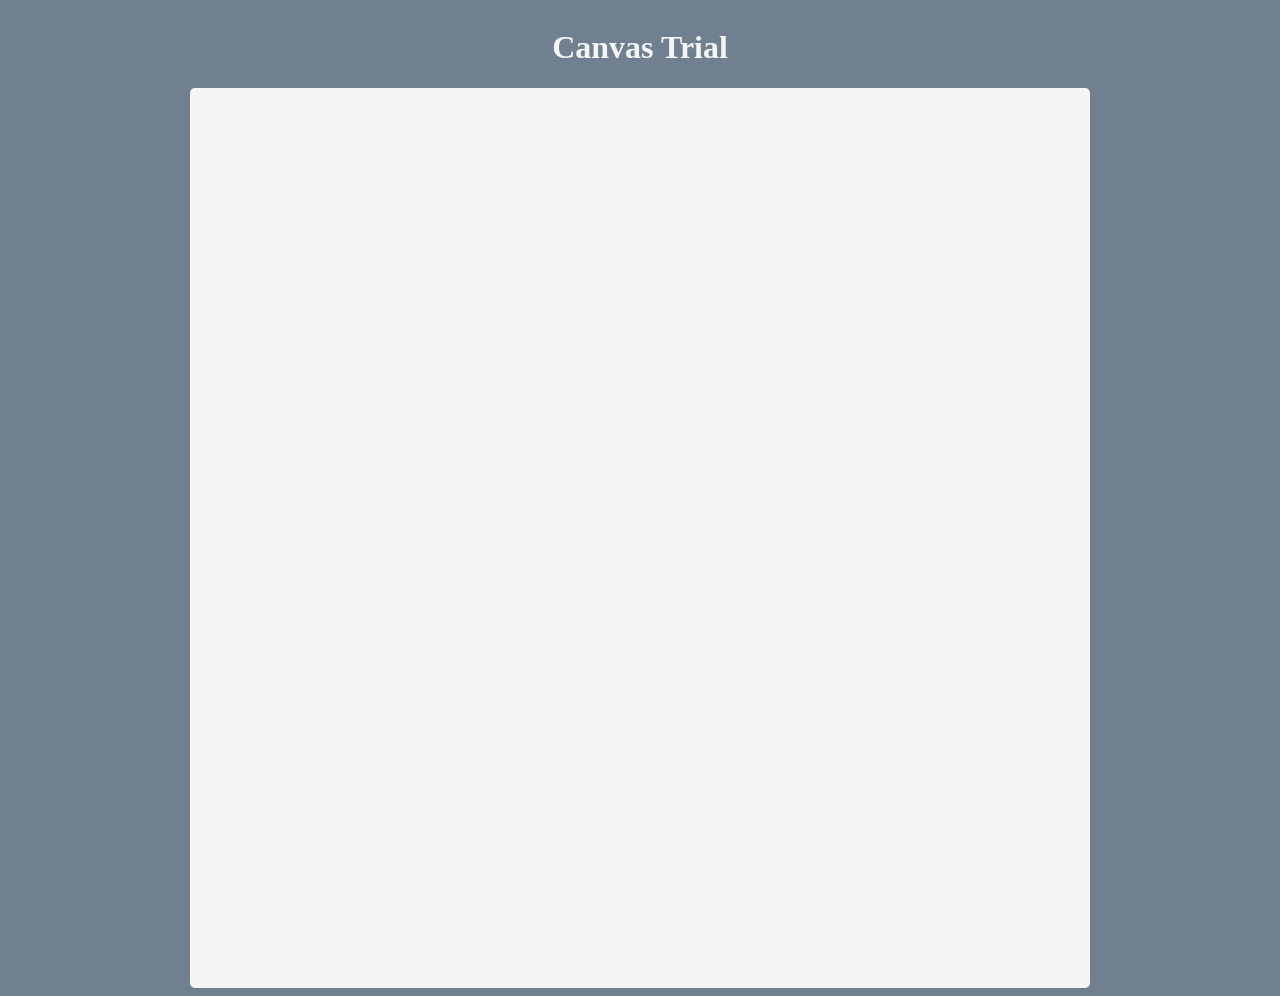
==== index.html @ 6b250f57 "setup base html files" ====
<!DOCTYPE html>
<html lang="en">
<head>
	<meta charset="UTF-8">
	<meta http-equiv="X-UA-Compatible" content="IE=edge">
	<meta name="viewport" content="width=device-width, initial-scale=1.0">
	<title>Document</title>
	<link href="./index.css" rel="stylesheet">
</head>
<body>


	<h1>Canvas Trial</h1>
	<canvas width="900" height="900"/>
	<script async defer src="./index.js"></script>
</body>
</html>
---- index.css ----
body {
	display: flex;
	flex-direction: column;
	justify-content: center;
	align-items: center;

	background: slategray;
}

h1 {
	display: block;
	text-align: center;
	color: whitesmoke;
}

canvas {
	background: whitesmoke;
	border-radius: 5px;
}
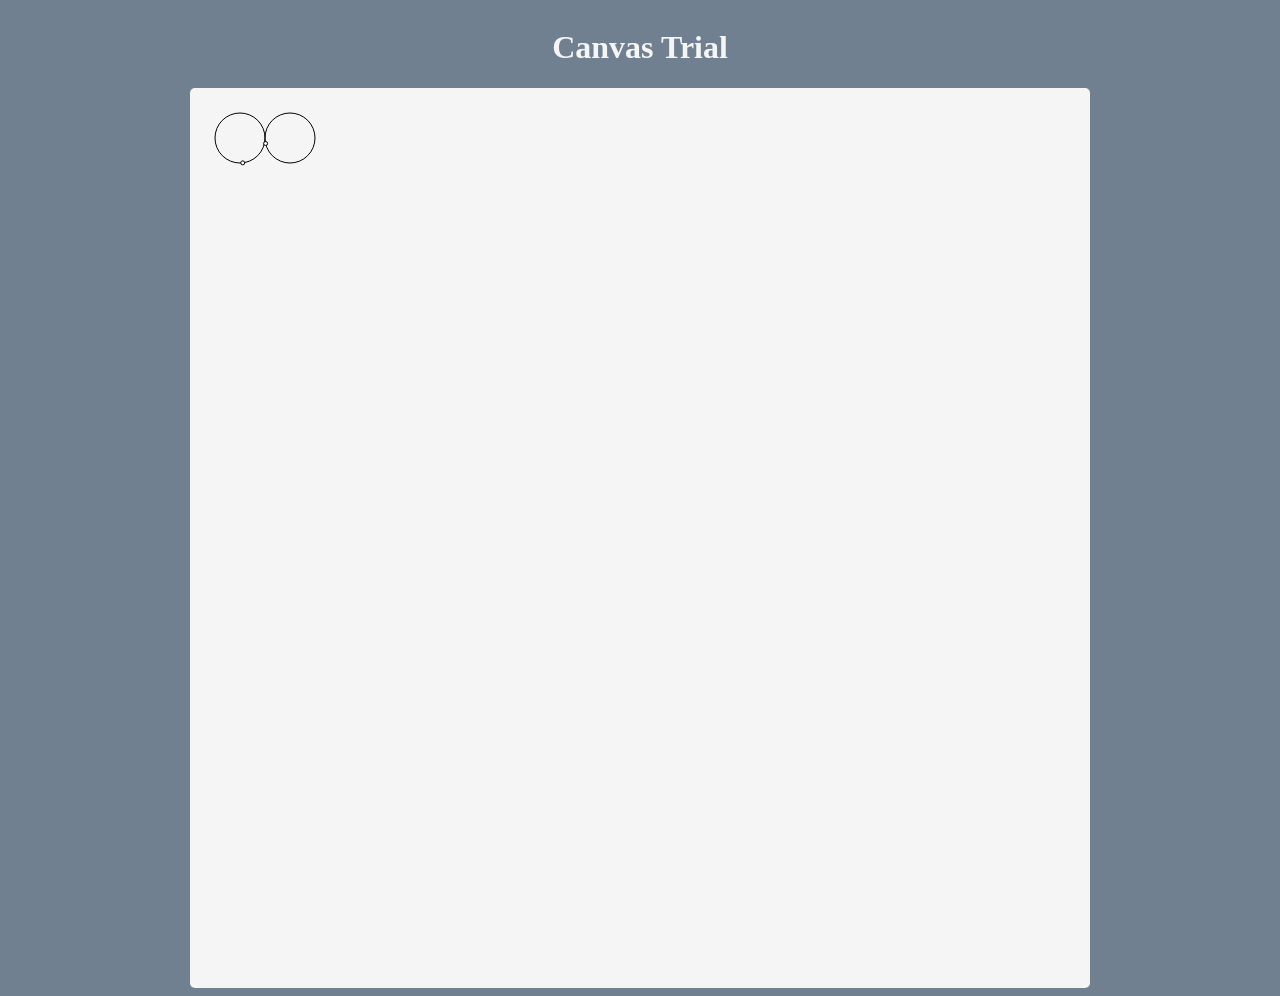
==== commit 73d23f5a: "some simple rotating circles" ====
--- a/index.html
+++ b/index.html
@@ -11,7 +11,7 @@
 
 
 	<h1>Canvas Trial</h1>
-	<canvas width="900" height="900"/>
-	<script async defer src="./index.js"></script>
+	<canvas id="sin-wave-canvas" width="900" height="900"/>
+	<script async defer src="./index.js" type="module"></script>
 </body>
 </html>
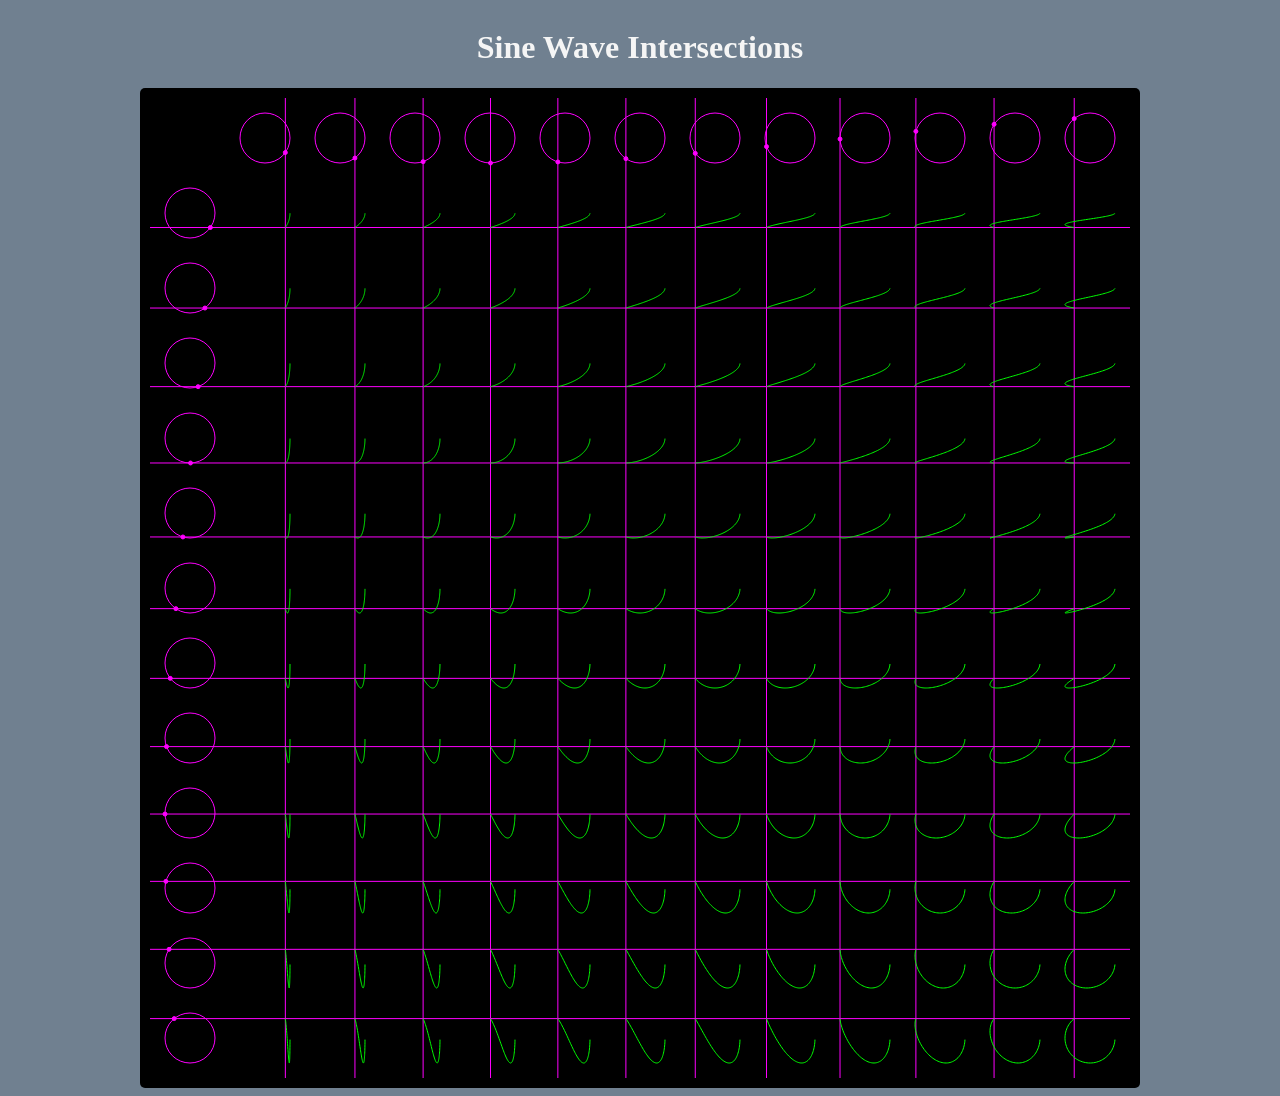
==== commit 1f5097e6: "increase canvas size and circle count" ====
--- a/index.html
+++ b/index.html
@@ -10,8 +10,8 @@
 <body>
 
 
-	<h1>Canvas Trial</h1>
-	<canvas id="sin-wave-canvas" width="900" height="900"/>
+	<h1>Sine Wave Intersections</h1>
+	<canvas id="sin-wave-canvas" width="1000" height="1000"/>
 	<script async defer src="./index.js" type="module"></script>
 </body>
 </html>
--- a/index.css
+++ b/index.css
@@ -14,6 +14,6 @@
 }
 
 canvas {
-	background: whitesmoke;
+	background: black;
 	border-radius: 5px;
 }
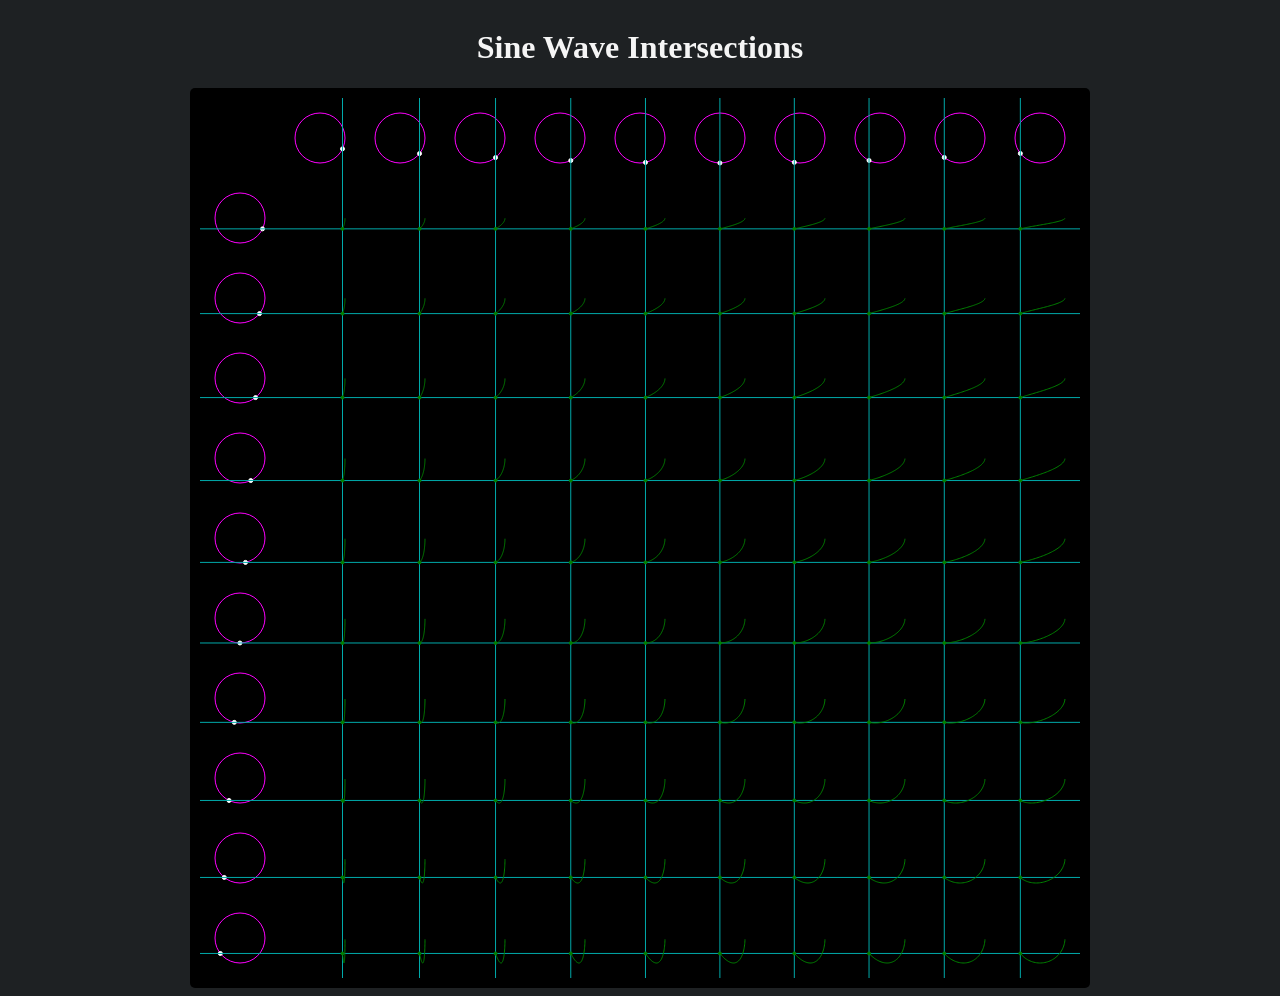
==== commit ebef7501: "a lil bit of frame rate optimizing" ====
--- a/index.html
+++ b/index.html
@@ -11,7 +11,7 @@
 
 
 	<h1>Sine Wave Intersections</h1>
-	<canvas id="sin-wave-canvas" width="1000" height="1000"/>
+	<canvas id="sin-wave-canvas" width="900" height="900"/>
 	<script async defer src="./index.js" type="module"></script>
 </body>
 </html>
--- a/index.css
+++ b/index.css
@@ -4,7 +4,7 @@
 	justify-content: center;
 	align-items: center;
 
-	background: slategray;
+	background: rgb(30, 33, 35);
 }
 
 h1 {
